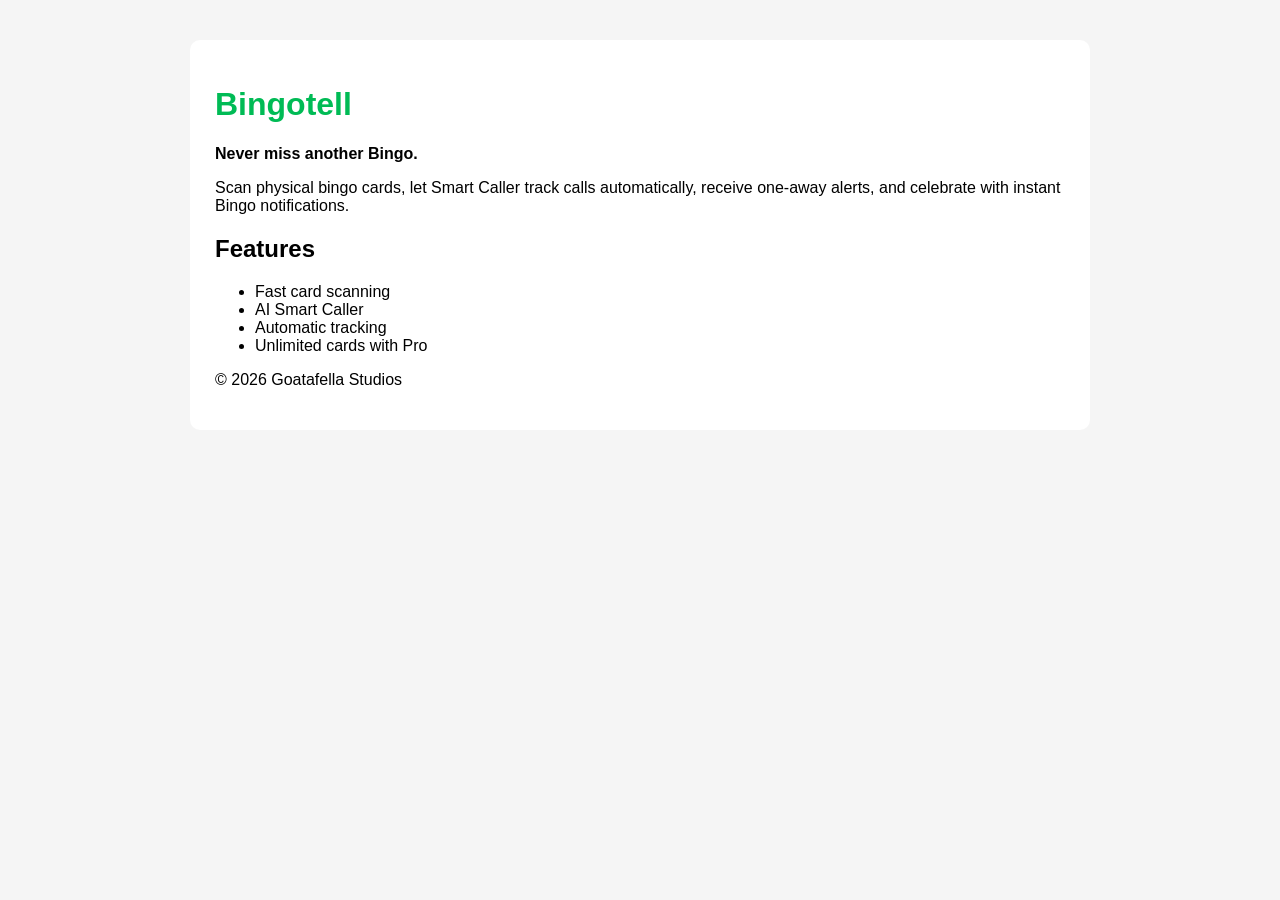
==== index.html @ 7e07cfa4 "Rename Landing_Page.html to index.html" ====
<!doctype html><html><head><meta charset='utf-8'><title>Bingotell</title>
<style>body{font-family:Arial;max-width:900px;margin:auto;padding:40px;background:#f5f5f5}h1{color:#0b5} .card{background:#fff;padding:25px;border-radius:10px}</style></head>
<body><div class='card'><h1>Bingotell</h1>
<p><strong>Never miss another Bingo.</strong></p>
<p>Scan physical bingo cards, let Smart Caller track calls automatically, receive one-away alerts, and celebrate with instant Bingo notifications.</p>
<h2>Features</h2><ul><li>Fast card scanning</li><li>AI Smart Caller</li><li>Automatic tracking</li><li>Unlimited cards with Pro</li></ul>
<p>© 2026 Goatafella Studios</p></div></body></html>
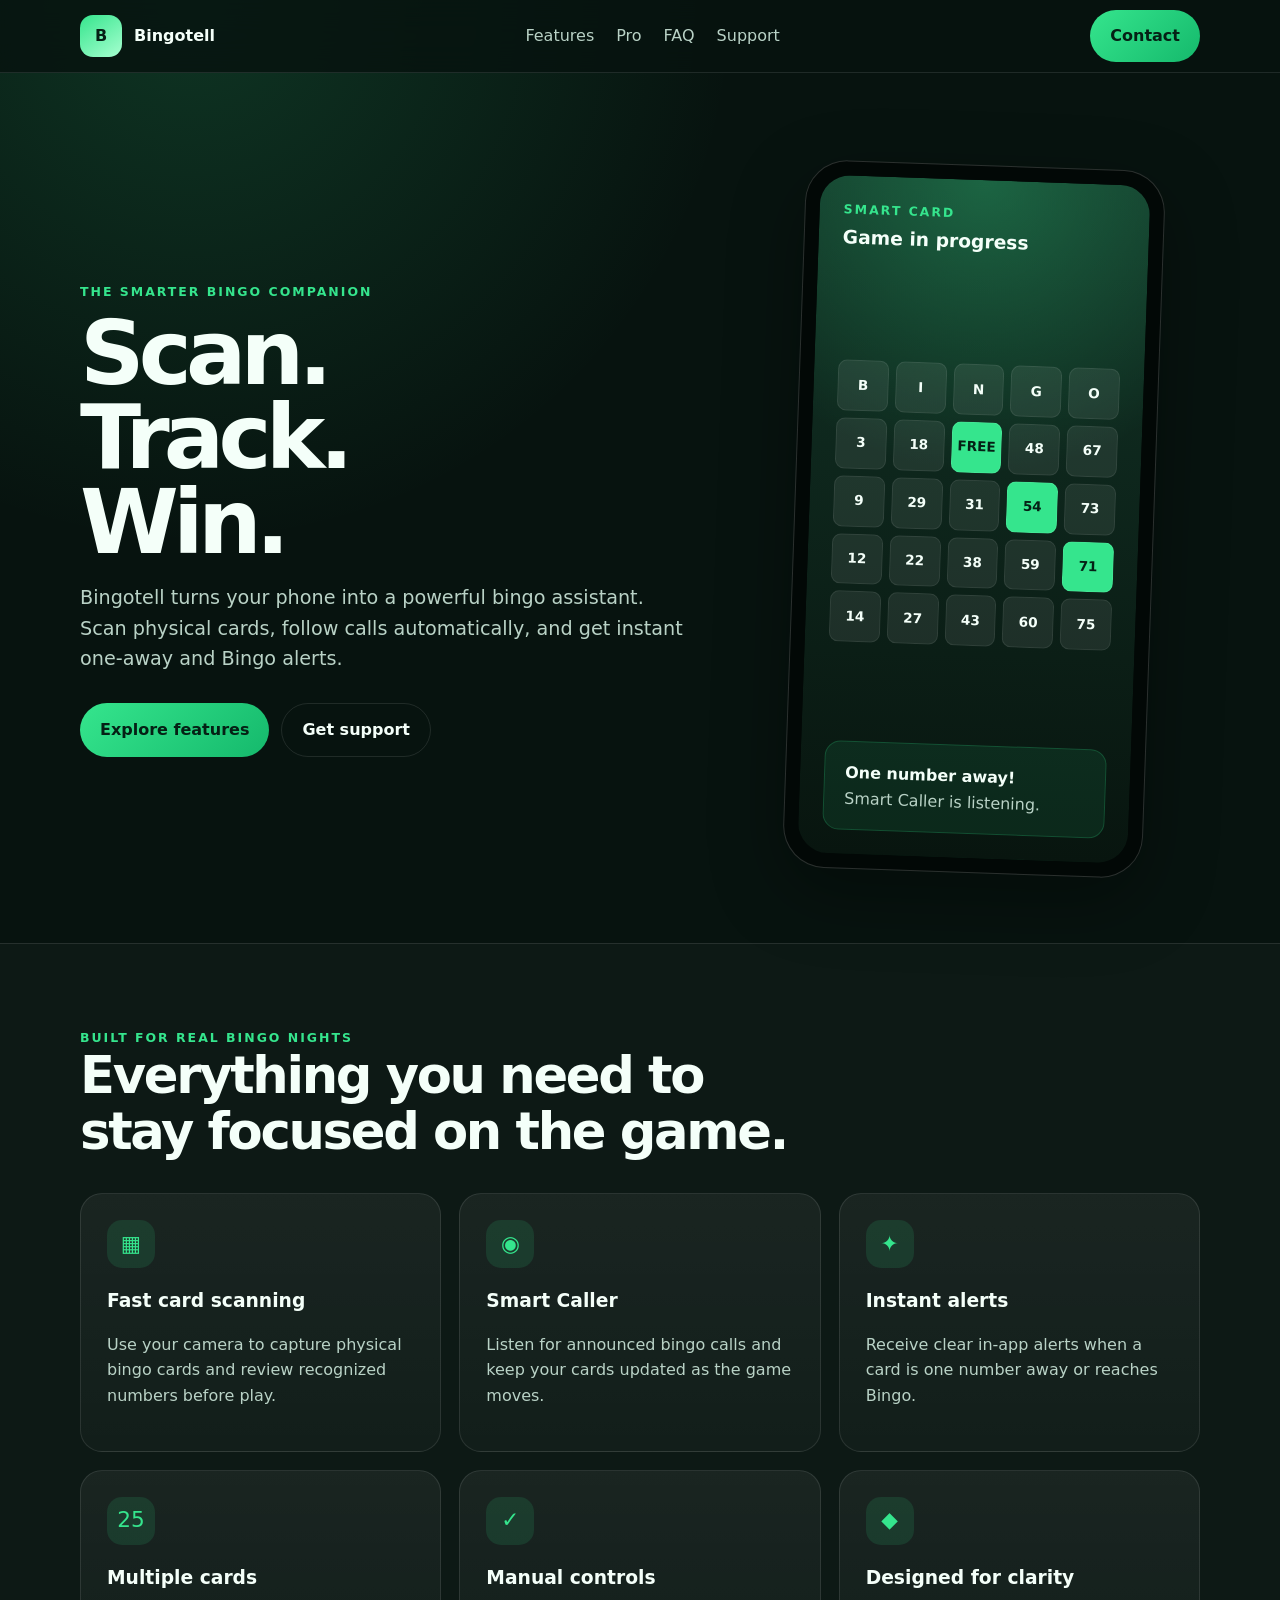
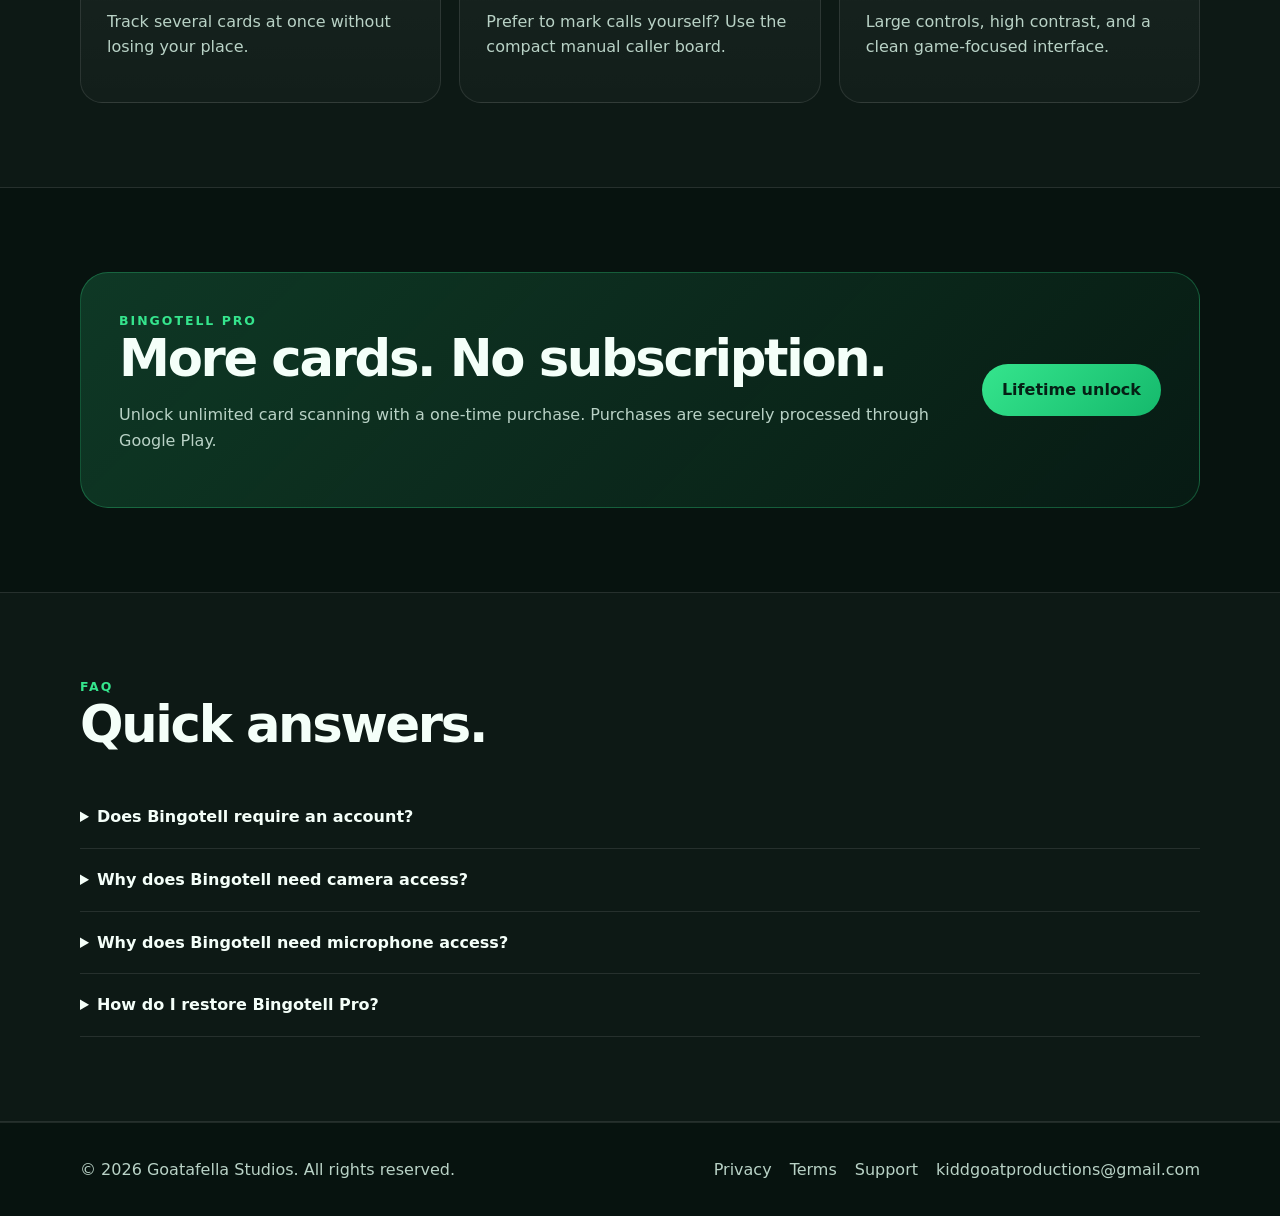
==== commit eb7f967b: "Add files via upload" ====
--- a/index.html
+++ b/index.html
@@ -1,7 +1 @@
-<!doctype html><html><head><meta charset='utf-8'><title>Bingotell</title>
-<style>body{font-family:Arial;max-width:900px;margin:auto;padding:40px;background:#f5f5f5}h1{color:#0b5} .card{background:#fff;padding:25px;border-radius:10px}</style></head>
-<body><div class='card'><h1>Bingotell</h1>
-<p><strong>Never miss another Bingo.</strong></p>
-<p>Scan physical bingo cards, let Smart Caller track calls automatically, receive one-away alerts, and celebrate with instant Bingo notifications.</p>
-<h2>Features</h2><ul><li>Fast card scanning</li><li>AI Smart Caller</li><li>Automatic tracking</li><li>Unlimited cards with Pro</li></ul>
-<p>© 2026 Goatafella Studios</p></div></body></html>
+<!doctype html><html lang="en"><head><meta charset="utf-8"><meta name="viewport" content="width=device-width,initial-scale=1"><meta name="description" content="Bingotell scans physical bingo cards, tracks calls, and alerts you when you are one number away or have Bingo."><title>Bingotell — Scan. Track. Win.</title><link rel="stylesheet" href="assets/style.css"></head><body><nav class="nav"><div class="container nav-inner"><a class="brand" href="index.html"><span class="logo">B</span><span>Bingotell</span></a><div class="nav-links"><a href="index.html#features">Features</a><a href="index.html#pro">Pro</a><a href="index.html#faq">FAQ</a><a href="support.html">Support</a></div><a class="button" href="mailto:kiddgoatproductions@gmail.com">Contact</a></div></nav><main><section class="hero"><div class="container hero-grid"><div><div class="eyebrow">The smarter bingo companion</div><h1>Scan.<br>Track.<br>Win.</h1><p class="lead">Bingotell turns your phone into a powerful bingo assistant. Scan physical cards, follow calls automatically, and get instant one-away and Bingo alerts.</p><div class="hero-actions"><a class="button" href="#features">Explore features</a><a class="button secondary" href="support.html">Get support</a></div></div><div class="phone"><div class="phone-screen"><div><div class="eyebrow">Smart Card</div><h3>Game in progress</h3></div><div class="bingo-grid"><div class="cell ">B</div><div class="cell ">I</div><div class="cell ">N</div><div class="cell ">G</div><div class="cell ">O</div><div class="cell ">3</div><div class="cell ">18</div><div class="cell active">FREE</div><div class="cell ">48</div><div class="cell ">67</div><div class="cell ">9</div><div class="cell ">29</div><div class="cell ">31</div><div class="cell active">54</div><div class="cell ">73</div><div class="cell ">12</div><div class="cell ">22</div><div class="cell ">38</div><div class="cell ">59</div><div class="cell active">71</div><div class="cell ">14</div><div class="cell ">27</div><div class="cell ">43</div><div class="cell ">60</div><div class="cell ">75</div></div><div class="notice"><strong>One number away!</strong><br><span class="muted">Smart Caller is listening.</span></div></div></div></div></section><section id="features" class="section alt"><div class="container"><div class="section-head"><div class="eyebrow">Built for real bingo nights</div><h2>Everything you need to stay focused on the game.</h2></div><div class="grid-3"><div class="card"><div class="icon">▦</div><h3>Fast card scanning</h3><p class="muted">Use your camera to capture physical bingo cards and review recognized numbers before play.</p></div><div class="card"><div class="icon">◉</div><h3>Smart Caller</h3><p class="muted">Listen for announced bingo calls and keep your cards updated as the game moves.</p></div><div class="card"><div class="icon">✦</div><h3>Instant alerts</h3><p class="muted">Receive clear in-app alerts when a card is one number away or reaches Bingo.</p></div><div class="card"><div class="icon">25</div><h3>Multiple cards</h3><p class="muted">Track several cards at once without losing your place.</p></div><div class="card"><div class="icon">✓</div><h3>Manual controls</h3><p class="muted">Prefer to mark calls yourself? Use the compact manual caller board.</p></div><div class="card"><div class="icon">◆</div><h3>Designed for clarity</h3><p class="muted">Large controls, high contrast, and a clean game-focused interface.</p></div></div></div></section><section id="pro" class="section"><div class="container"><div class="pro"><div><div class="eyebrow">Bingotell Pro</div><h2>More cards. No subscription.</h2><p class="muted">Unlock unlimited card scanning with a one-time purchase. Purchases are securely processed through Google Play.</p></div><div><span class="button">Lifetime unlock</span></div></div></div></section><section id="faq" class="section alt"><div class="container"><div class="section-head"><div class="eyebrow">FAQ</div><h2>Quick answers.</h2></div><div class="faq"><details><summary>Does Bingotell require an account?</summary><p>No. Bingotell does not require you to create an account.</p></details><details><summary>Why does Bingotell need camera access?</summary><p>The camera is used to scan printed bingo cards and recognize their numbers.</p></details><details><summary>Why does Bingotell need microphone access?</summary><p>The microphone is used only when Smart Caller is enabled to recognize announced bingo calls.</p></details><details><summary>How do I restore Bingotell Pro?</summary><p>Use Restore Purchases inside the app. Google Play and RevenueCat are used to validate purchases and restore access.</p></details></div></div></section></main><footer class="footer"><div class="container footer-grid"><div>© <span id="year"></span> Goatafella Studios. All rights reserved.</div><div class="footer-links"><a href="privacy.html">Privacy</a><a href="terms.html">Terms</a><a href="support.html">Support</a><a href="mailto:kiddgoatproductions@gmail.com">kiddgoatproductions@gmail.com</a></div></div></footer><script src="assets/script.js"></script></body></html>
--- a/assets/style.css
+++ b/assets/style.css
@@ -0,0 +1,2 @@
+
+:root{--bg:#07130f;--surface:#0d1f18;--text:#f4fff9;--muted:#b9d2c6;--brand:#35e58d;--brand2:#15b96c;--line:rgba(255,255,255,.1)}*{box-sizing:border-box}html{scroll-behavior:smooth}body{margin:0;font-family:Inter,system-ui,Segoe UI,Arial,sans-serif;color:var(--text);background:radial-gradient(circle at 15% 0%,rgba(53,229,141,.16),transparent 34rem),var(--bg);line-height:1.6}a{color:inherit;text-decoration:none}.container{width:min(1120px,calc(100% - 36px));margin:auto}.nav{position:sticky;top:0;z-index:10;backdrop-filter:blur(16px);background:rgba(7,19,15,.82);border-bottom:1px solid var(--line)}.nav-inner{height:72px;display:flex;align-items:center;justify-content:space-between;gap:20px}.brand{display:flex;align-items:center;gap:12px;font-weight:800}.logo{width:42px;height:42px;border-radius:13px;display:grid;place-items:center;color:#062015;font-weight:900;background:linear-gradient(145deg,var(--brand),#a7ffd0)}.nav-links{display:flex;gap:22px;color:var(--muted)}.button{display:inline-flex;align-items:center;justify-content:center;padding:13px 20px;border-radius:999px;font-weight:800;background:linear-gradient(135deg,var(--brand),var(--brand2));color:#052015}.button.secondary{background:transparent;color:var(--text);border:1px solid var(--line)}.hero{padding:92px 0 70px}.hero-grid{display:grid;grid-template-columns:1.15fr .85fr;gap:56px;align-items:center}.eyebrow{color:var(--brand);font-weight:800;text-transform:uppercase;letter-spacing:.16em;font-size:.78rem}h1{font-size:clamp(3rem,7vw,6.2rem);line-height:.94;letter-spacing:-.065em;margin:.6rem 0 1.2rem}h2{font-size:clamp(2rem,4vw,3.4rem);line-height:1.08;letter-spacing:-.045em;margin:0 0 1rem}h3{margin:.2rem 0 .5rem}.lead{font-size:1.2rem;color:var(--muted);max-width:660px}.hero-actions{display:flex;gap:12px;flex-wrap:wrap;margin-top:28px}.phone{width:min(360px,90%);margin:auto;padding:14px;border-radius:42px;background:#020806;border:1px solid rgba(255,255,255,.16);box-shadow:0 24px 70px rgba(0,0,0,.35);transform:rotate(2deg)}.phone-screen{aspect-ratio:9/18.5;border-radius:30px;padding:24px;background:radial-gradient(circle at 50% 0%,rgba(53,229,141,.28),transparent 42%),linear-gradient(180deg,#123326,#08150f);display:flex;flex-direction:column;justify-content:space-between}.bingo-grid{display:grid;grid-template-columns:repeat(5,1fr);gap:7px}.cell{aspect-ratio:1;display:grid;place-items:center;border-radius:9px;background:rgba(255,255,255,.08);border:1px solid rgba(255,255,255,.08);font-weight:800;font-size:.85rem}.cell.active{background:var(--brand);color:#052015}.section{padding:84px 0}.section.alt{background:rgba(255,255,255,.025);border-block:1px solid var(--line)}.section-head{max-width:720px;margin-bottom:34px}.muted{color:var(--muted)}.grid-3{display:grid;grid-template-columns:repeat(3,1fr);gap:18px}.card{padding:26px;border-radius:22px;background:linear-gradient(180deg,rgba(255,255,255,.055),rgba(255,255,255,.025));border:1px solid var(--line)}.icon{width:48px;height:48px;border-radius:15px;display:grid;place-items:center;background:rgba(53,229,141,.12);color:var(--brand);font-size:1.35rem;margin-bottom:18px}.pro{display:grid;grid-template-columns:1fr auto;gap:28px;align-items:center;padding:38px;border-radius:28px;background:linear-gradient(135deg,rgba(53,229,141,.18),rgba(21,185,108,.05));border:1px solid rgba(53,229,141,.28)}.faq details{border-bottom:1px solid var(--line);padding:18px 0}.faq summary{cursor:pointer;font-weight:800}.faq p{color:var(--muted)}.legal{max-width:820px;padding:54px 0 90px}.legal h1{font-size:clamp(2.5rem,6vw,4.8rem)}.legal h2{font-size:1.35rem;margin-top:2.1rem}.notice{padding:18px 20px;border-radius:16px;background:rgba(53,229,141,.09);border:1px solid rgba(53,229,141,.2)}.footer{padding:34px 0;border-top:1px solid var(--line);color:var(--muted)}.footer-grid{display:flex;justify-content:space-between;gap:20px;flex-wrap:wrap}.footer-links{display:flex;gap:18px;flex-wrap:wrap}@media(max-width:820px){.hero-grid,.grid-3,.pro{grid-template-columns:1fr}.nav-links{display:none}.hero{padding-top:64px}}
